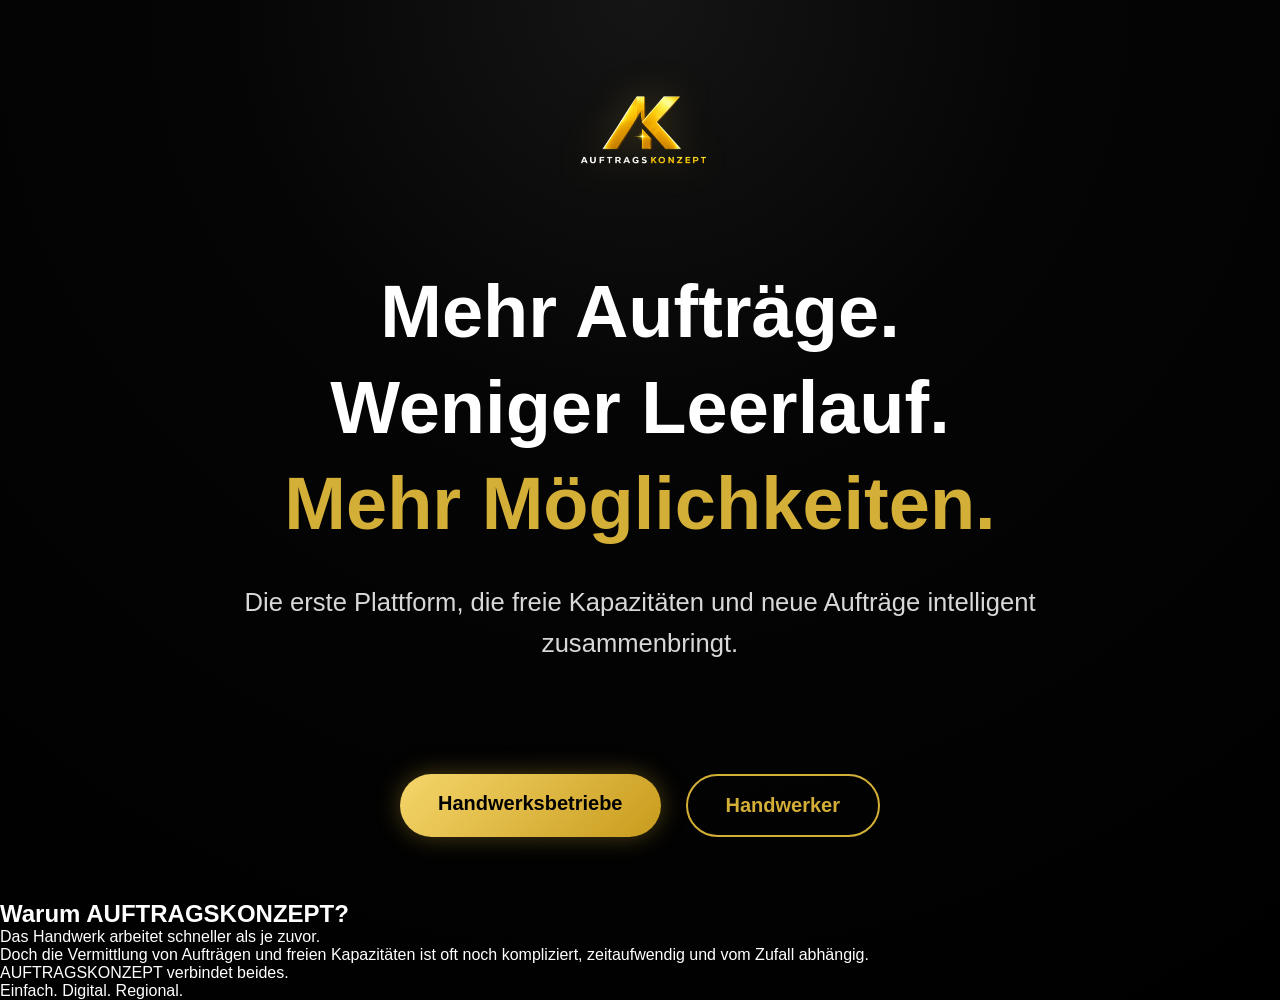
==== index.html @ 6091eb60 "Update index.html" ====
<!DOCTYPE html>
<html lang="de">

<head>
    <meta charset="UTF-8">
    <meta name="viewport" content="width=device-width, initial-scale=1.0">

    <title>AUFTRAGSKONZEPT</title>

    <link rel="stylesheet" href="style.css">
</head>

<body>

<section class="hero">

    <div class="logo-container">
        <img src="logo.png" alt="AUFTRAGSKONZEPT Logo" class="logo">
    </div>

    <h1 class="slogan">
        <span class="s1">Mehr Aufträge.</span>
        <span class="s2">Weniger Leerlauf.</span>
        <span class="s3">Mehr Möglichkeiten.</span>
    </h1>

    <p>
        Die erste Plattform, die freie Kapazitäten und neue Aufträge intelligent zusammenbringt.
    </p>

    <div class="buttons">

        <a href="#" class="gold-button">
    Handwerksbetriebe
</a>

<a href="#" class="black-button">
    Handwerker
</a>

    </div>


</section>
    <section class="why-section">

    <div class="why-intro">

        <h2>Warum AUFTRAGSKONZEPT?</h2>

        <p class="why-line">
            Das Handwerk arbeitet schneller als je zuvor.
        </p>

        <p class="why-line">
            Doch die Vermittlung von Aufträgen und freien Kapazitäten
            ist oft noch kompliziert, zeitaufwendig und vom Zufall abhängig.
        </p>

        <p class="why-highlight">
            AUFTRAGSKONZEPT verbindet beides.<br>
            Einfach. Digital. Regional.
        </p>

    </div>

</section>

<script src="script.js"></script>

</body>
</html>
---- style.css ----
/* =========================
   GRUNDEINSTELLUNGEN
========================= */

*{
    margin:0;
    padding:0;
    box-sizing:border-box;
}

html{
    scroll-behavior:smooth;
}

body{
    font-family:Arial, Helvetica, sans-serif;
    background:radial-gradient(circle at top,#151515 0%,#050505 35%,#000000 100%);
    color:#ffffff;
    overflow-x:hidden;
}

/* =========================
   HERO
========================= */

.hero{
    min-height:100vh;
    display:flex;
    flex-direction:column;
    justify-content:center;
    align-items:center;
    text-align:center;
    padding:20px 25px;
}

/* =========================
   LOGO
========================= */

.logo{
    width:220px;
    max-width:100%;
    margin-bottom:60px;
    filter:drop-shadow(0 0 18px rgba(212,175,55,.25));
}

/* =========================
   ÜBERSCHRIFT
========================= */

.slogan{
    display:flex;
    flex-direction:column;
    gap:18px;
    margin-bottom:40px;
    line-height:1.05;
}

.s1,
.s2,
.s3{
    font-weight:900;
    font-size:clamp(42px,5.8vw,74px);
}

.s1,
.s2{
    color:#ffffff;
}

.s3{
    color:#d4af37;
}

/* =========================
   TEXT
========================= */

.hero p{
    max-width:900px;
    font-size:clamp(22px,2vw,30px);
    line-height:1.6;
    color:#d8d8d8;
    margin-bottom:60px;
}/* BUTTONS */

.buttons{
    display:flex;
    justify-content:center;
    gap:25px;
    flex-wrap:wrap;
    margin-top:50px;
}

.gold-button{
    display:inline-block;
    background:linear-gradient(135deg,#f5d66b,#c89b1c);
    color:#000;
    padding:18px 38px;
    border-radius:60px;
    text-decoration:none;
    font-size:20px;
    font-weight:bold;
    transition:.35s;
    box-shadow:0 0 25px rgba(212,175,55,.35);
}

.gold-button:hover{
    transform:translateY(-4px);
    box-shadow:0 0 40px rgba(212,175,55,.65);
}

.black-button{
    display:inline-block;
    border:2px solid #d4af37;
    color:#d4af37;
    padding:18px 38px;
    border-radius:60px;
    text-decoration:none;
    font-size:20px;
    font-weight:bold;
    transition:.35s;
}
/* ==========================
   SANFTE EINBLENDUNGEN
========================== */

.logo,
.slogan,
.hero p,
.buttons{
    opacity:0;
    transform:translateY(30px);
    animation:fadeUp 1.2s ease forwards;
}

.logo{
    animation-delay:.2s;
}

.slogan{
    animation-delay:.7s;
}

.hero p{
    animation-delay:1.2s;
}

.buttons{
    animation-delay:1.7s;
}

@keyframes fadeUp{

    from{
        opacity:0;
        transform:translateY(30px);
    }

    to{
        opacity:1;
        transform:translateY(0);
    }

}
.black-button:hover{
    background:#d4af37;
    color:#000;
}
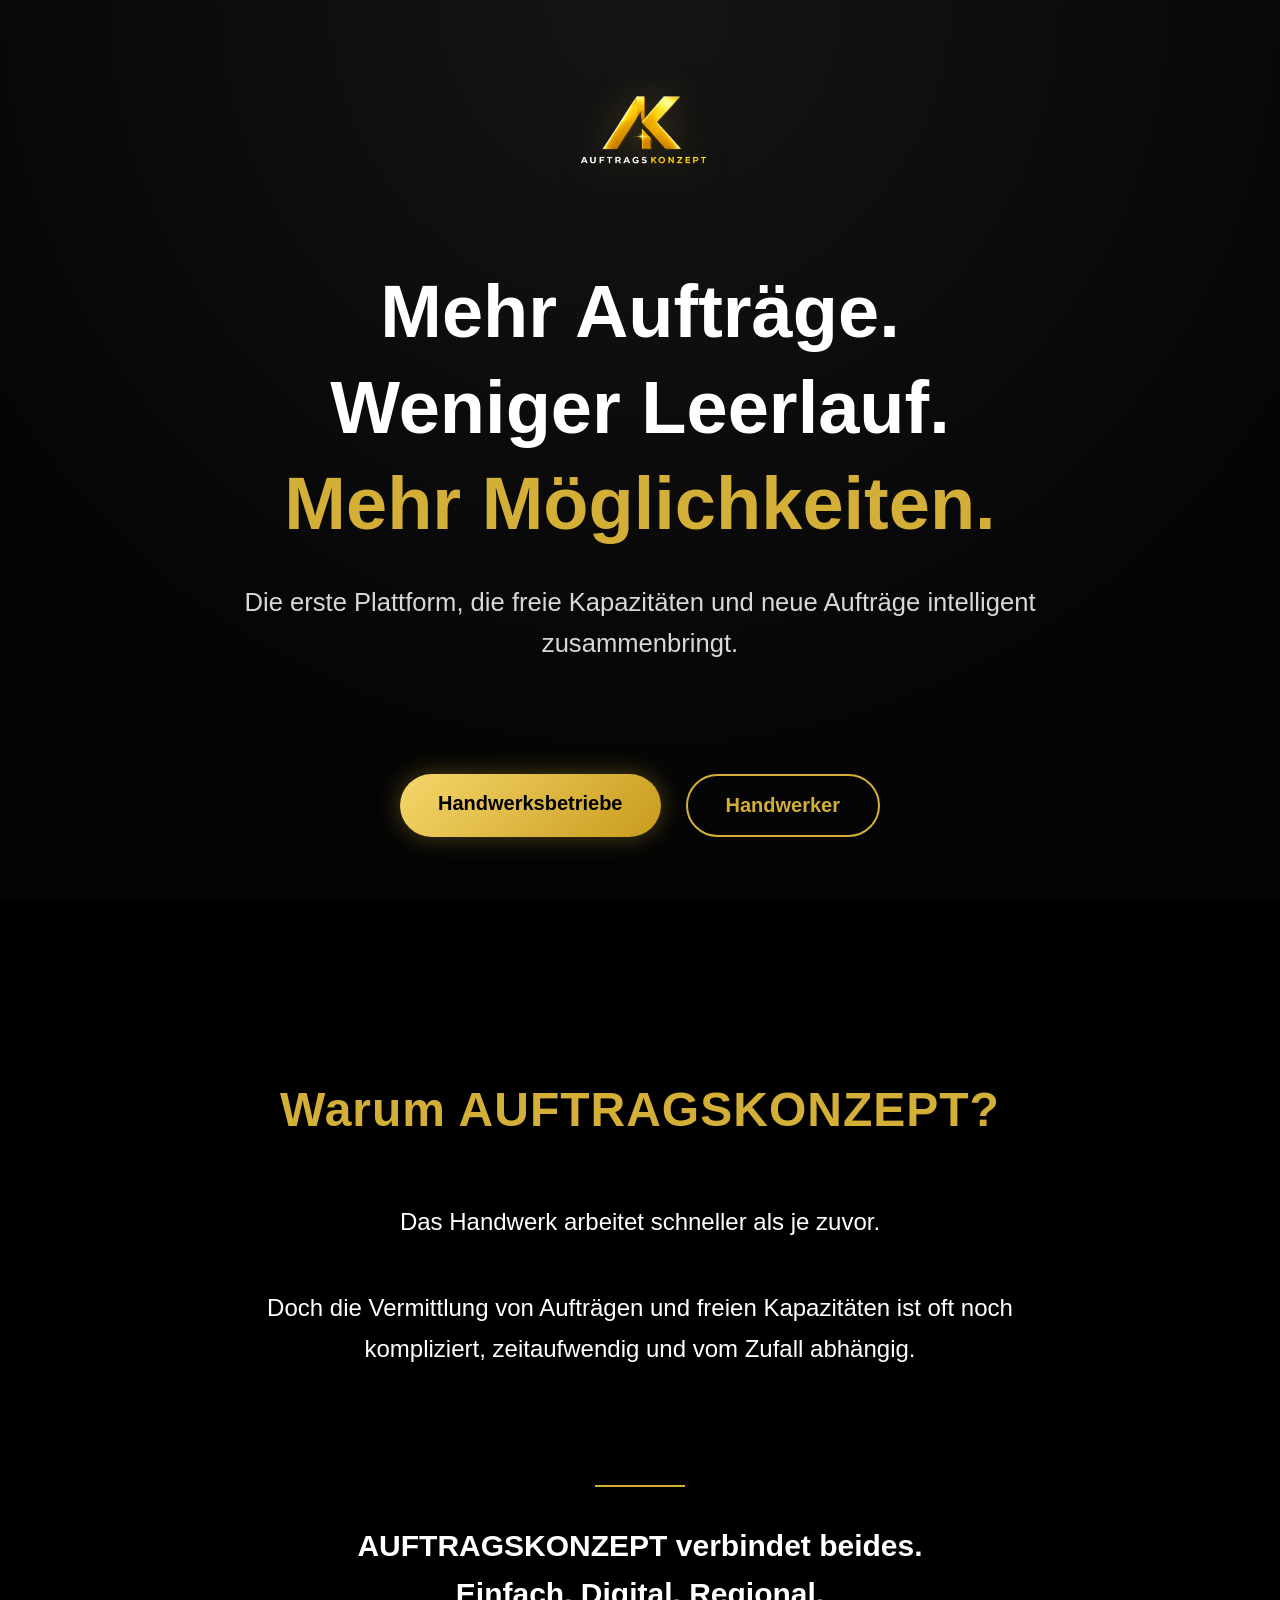
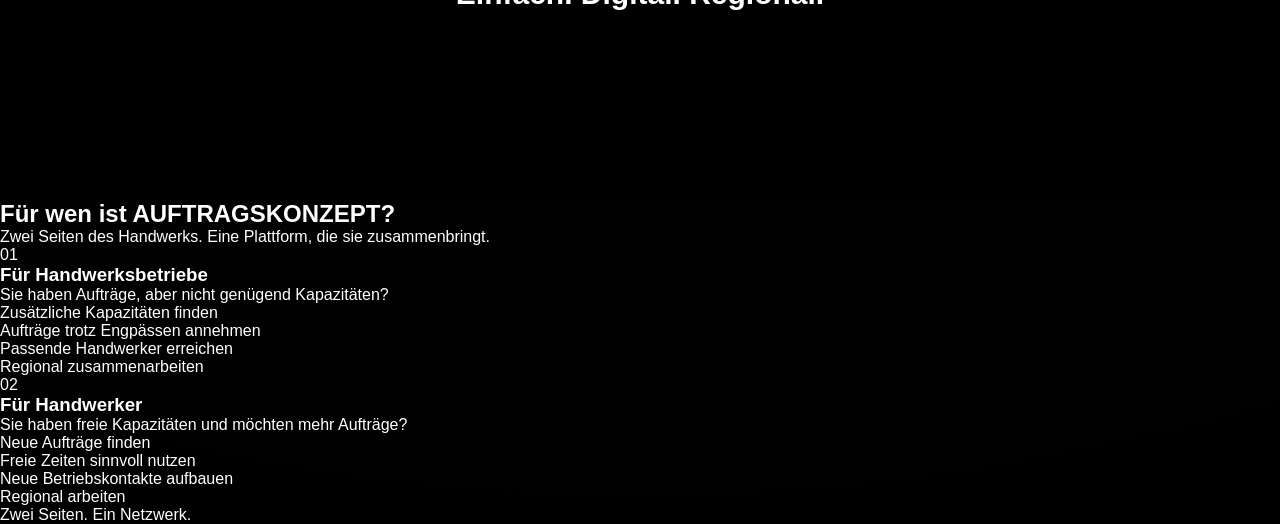
==== commit 22fa16a4: "Update index.html" ====
--- a/index.html
+++ b/index.html
@@ -65,7 +65,52 @@
     </div>
 
 </section>
+<section class="audience-section">
 
+    <div class="audience-intro">
+        <h2>Für wen ist AUFTRAGSKONZEPT?</h2>
+        <p>
+            Zwei Seiten des Handwerks. Eine Plattform, die sie zusammenbringt.
+        </p>
+    </div>
+
+    <div class="audience-cards">
+
+        <div class="audience-card">
+            <span class="audience-number">01</span>
+            <h3>Für Handwerksbetriebe</h3>
+            <p>
+                Sie haben Aufträge, aber nicht genügend Kapazitäten?
+            </p>
+            <ul>
+                <li>Zusätzliche Kapazitäten finden</li>
+                <li>Aufträge trotz Engpässen annehmen</li>
+                <li>Passende Handwerker erreichen</li>
+                <li>Regional zusammenarbeiten</li>
+            </ul>
+        </div>
+
+        <div class="audience-card">
+            <span class="audience-number">02</span>
+            <h3>Für Handwerker</h3>
+            <p>
+                Sie haben freie Kapazitäten und möchten mehr Aufträge?
+            </p>
+            <ul>
+                <li>Neue Aufträge finden</li>
+                <li>Freie Zeiten sinnvoll nutzen</li>
+                <li>Neue Betriebskontakte aufbauen</li>
+                <li>Regional arbeiten</li>
+            </ul>
+        </div>
+
+    </div>
+
+    <div class="audience-bottom">
+        Zwei Seiten. Ein Netzwerk.
+    </div>
+
+</section>
 <script src="script.js"></script>
 
 </body>
--- a/style.css
+++ b/style.css
@@ -167,3 +167,89 @@
     background:#d4af37;
     color:#000;
 }
+/* =========================
+   WARUM AUFTRAGSKONZEPT
+   ========================= */
+
+.why-section {
+    min-height: 100vh;
+    background: #000;
+    display: flex;
+    justify-content: center;
+    align-items: center;
+    padding: 100px 25px;
+    text-align: center;
+}
+
+.why-intro {
+    max-width: 850px;
+    width: 100%;
+    margin: 0 auto;
+}
+
+.why-intro h2 {
+    color: #d4af37;
+    font-size: 48px;
+    margin: 0 0 65px;
+    font-weight: 700;
+    letter-spacing: 1px;
+}
+
+.why-line {
+    color: #fff;
+    font-size: 24px;
+    line-height: 1.7;
+    margin: 0 0 45px;
+}
+
+.why-highlight {
+    position: relative;
+    color: #fff;
+    font-size: 30px;
+    line-height: 1.6;
+    margin: 70px 0 0;
+    padding-top: 45px;
+    font-weight: 600;
+}
+
+.why-highlight::before {
+    content: "";
+    display: block;
+    width: 90px;
+    height: 2px;
+    background: #d4af37;
+    margin: 0 auto 35px;
+}
+
+.why-highlight::first-line {
+    color: #d4af37;
+}
+
+/* MOBILE */
+@media (max-width: 600px) {
+
+    .why-section {
+        padding: 80px 22px;
+    }
+
+    .why-intro h2 {
+        font-size: 34px;
+        margin-bottom: 50px;
+    }
+
+    .why-line {
+        font-size: 19px;
+        line-height: 1.6;
+        margin-bottom: 35px;
+    }
+
+    .why-highlight {
+        font-size: 24px;
+        margin-top: 55px;
+        padding-top: 35px;
+    }
+
+    .why-highlight::before {
+        margin-bottom: 28px;
+    }
+}
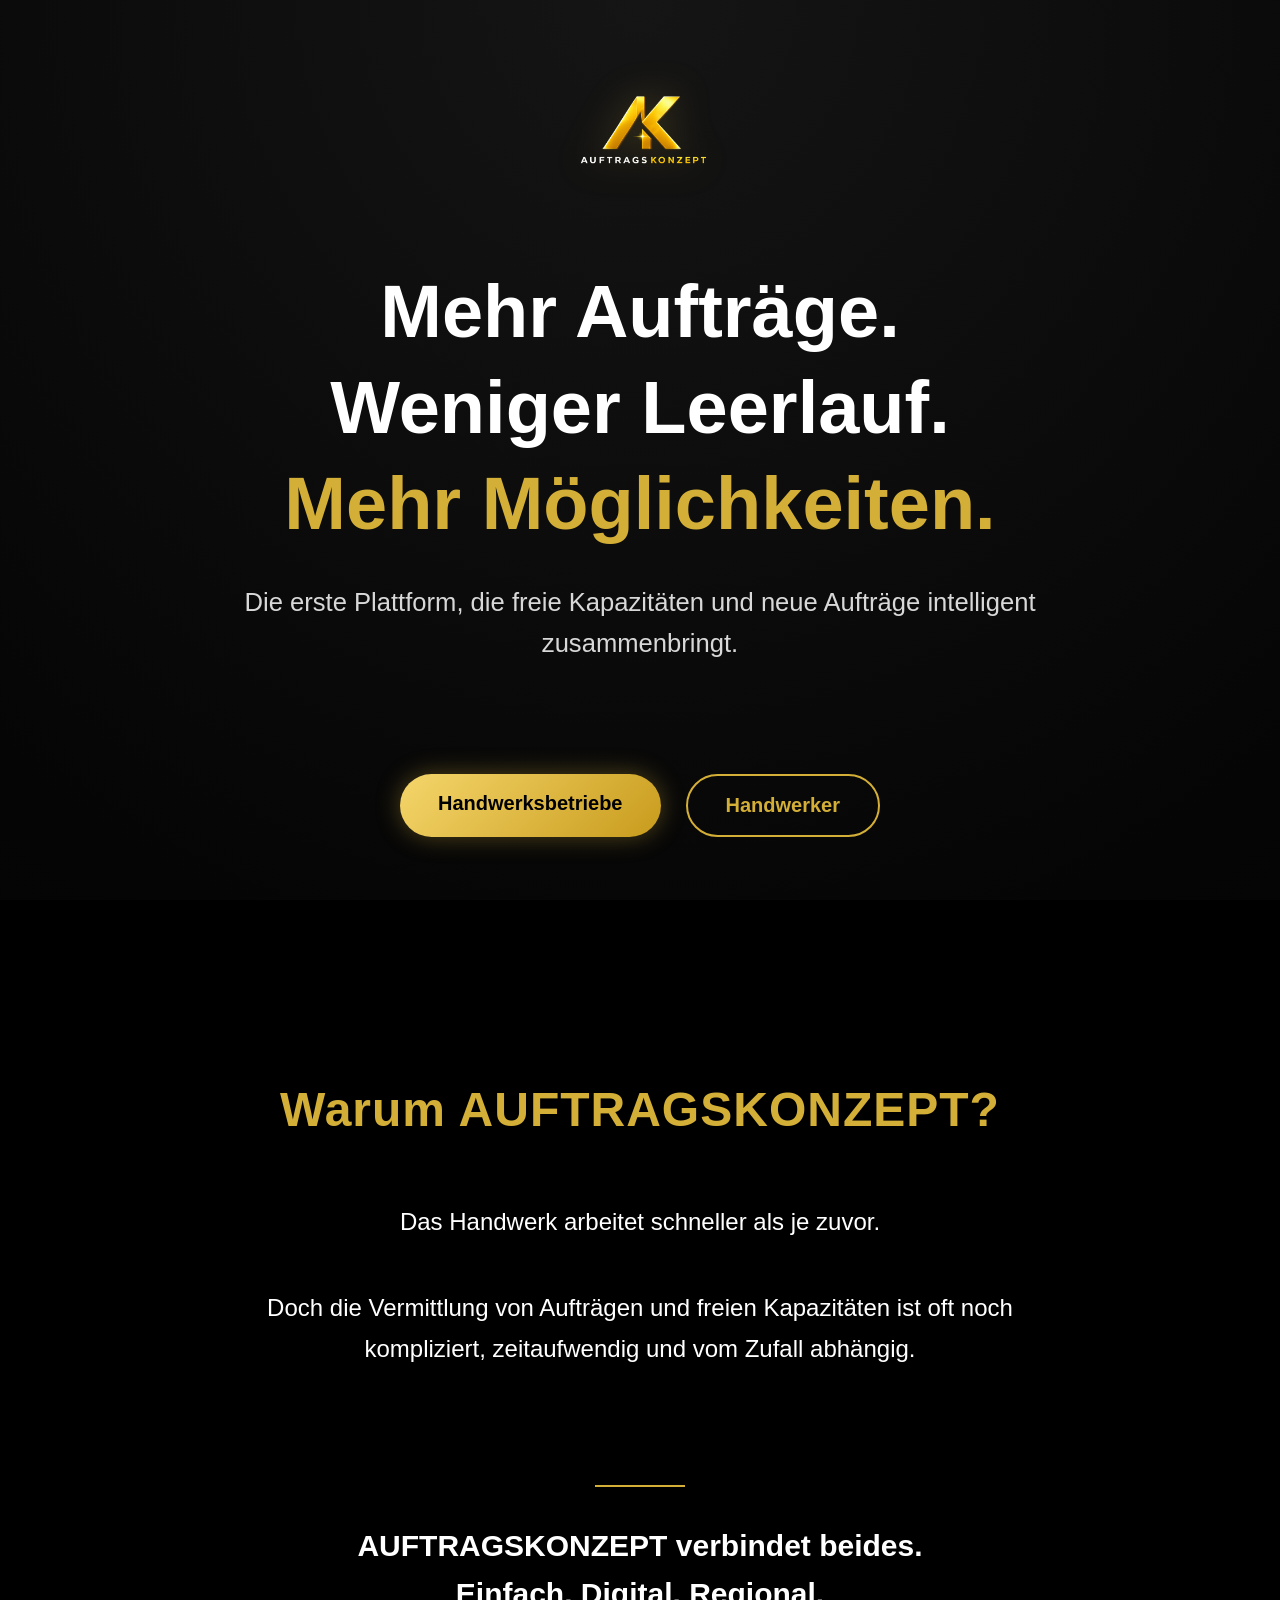
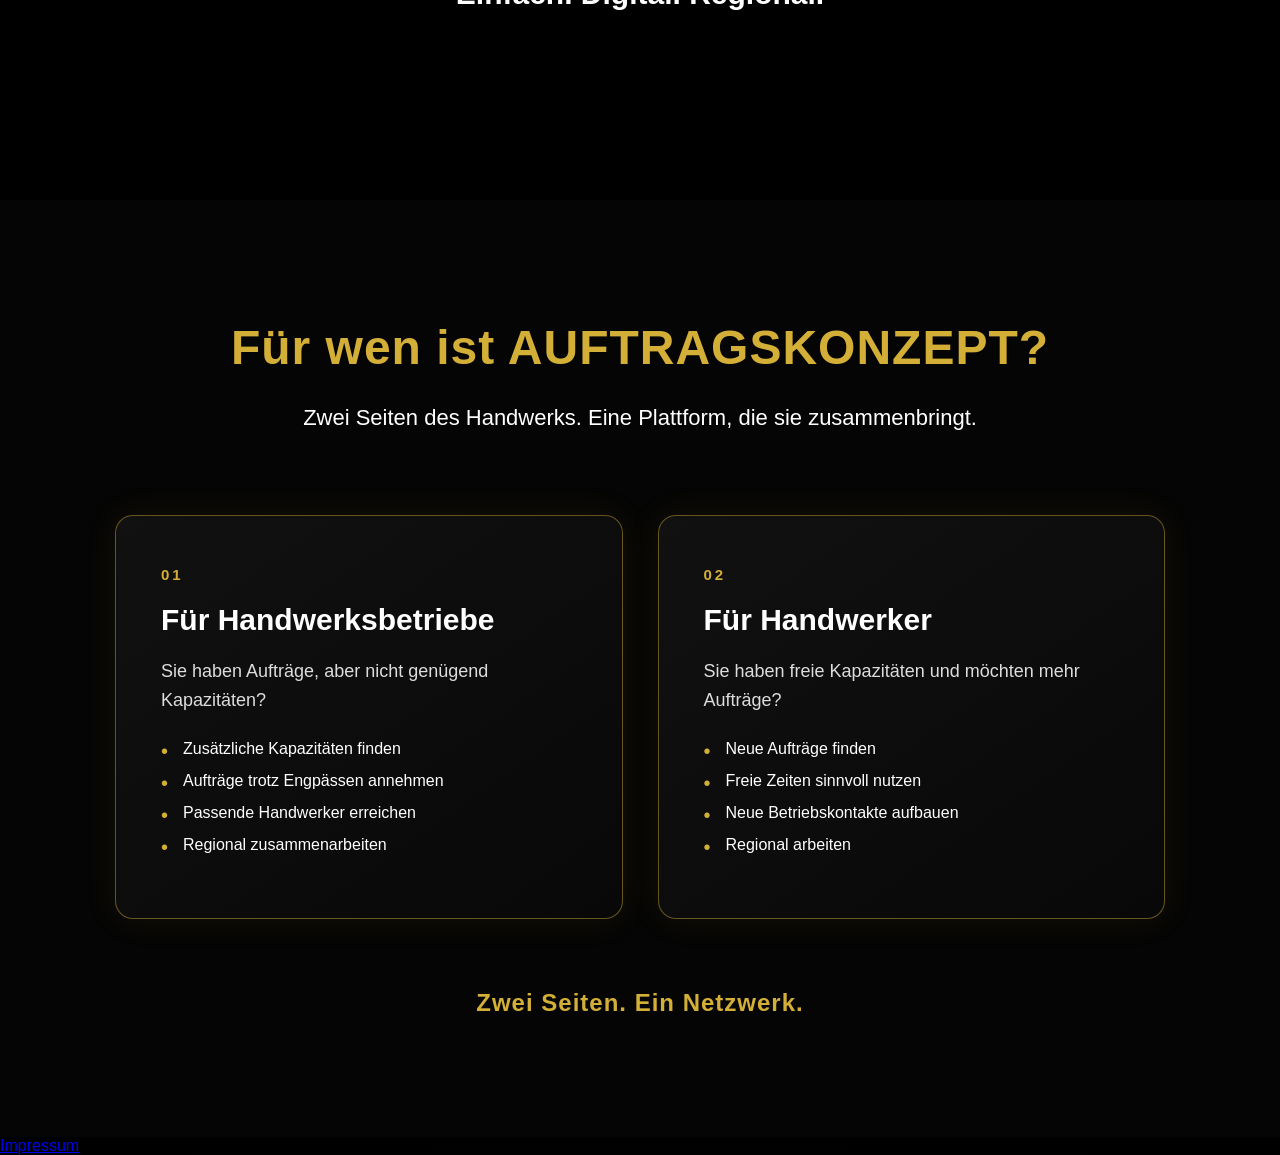
==== commit 79a12c18: "Update index.html" ====
--- a/index.html
+++ b/index.html
@@ -111,6 +111,9 @@
     </div>
 
 </section>
+    <footer class="site-footer">
+    <a href="impressum.html">Impressum</a>
+</footer>
 <script src="script.js"></script>
 
 </body>
--- a/style.css
+++ b/style.css
@@ -253,3 +253,138 @@
         margin-bottom: 28px;
     }
 }
+/* =========================
+   FÜR WEN IST AUFTRAGSKONZEPT
+   ========================= */
+
+.audience-section {
+    min-height: 100vh;
+    background: #050505;
+    padding: 120px 25px;
+    display: flex;
+    flex-direction: column;
+    justify-content: center;
+    align-items: center;
+    text-align: center;
+}
+
+.audience-intro {
+    max-width: 850px;
+    margin-bottom: 80px;
+}
+
+.audience-intro h2 {
+    color: #d4af37;
+    font-size: 48px;
+    font-weight: 700;
+    margin: 0 0 25px;
+    letter-spacing: 1px;
+}
+
+.audience-intro p {
+    color: #ffffff;
+    font-size: 22px;
+    line-height: 1.6;
+    margin: 0;
+}
+
+.audience-cards {
+    width: 100%;
+    max-width: 1050px;
+    display: grid;
+    grid-template-columns: repeat(2, 1fr);
+    gap: 35px;
+}
+
+.audience-card {
+    position: relative;
+    background: linear-gradient(145deg, #111111, #080808);
+    border: 1px solid rgba(212, 175, 55, 0.45);
+    border-radius: 18px;
+    padding: 50px 45px;
+    text-align: left;
+    box-shadow: 0 0 35px rgba(212, 175, 55, 0.08);
+}
+
+.audience-number {
+    display: block;
+    color: #d4af37;
+    font-size: 15px;
+    font-weight: 700;
+    letter-spacing: 3px;
+    margin-bottom: 20px;
+}
+
+.audience-card h3 {
+    color: #ffffff;
+    font-size: 30px;
+    margin: 0 0 20px;
+}
+
+.audience-card p {
+    color: #dddddd;
+    font-size: 18px;
+    line-height: 1.6;
+    margin-bottom: 25px;
+}
+
+.audience-card ul {
+    list-style: none;
+    padding: 0;
+    margin: 0;
+}
+
+.audience-card li {
+    color: #ffffff;
+    font-size: 16px;
+    margin-bottom: 14px;
+    padding-left: 22px;
+    position: relative;
+}
+
+.audience-card li::before {
+    content: "•";
+    color: #d4af37;
+    position: absolute;
+    left: 0;
+    font-size: 20px;
+}
+
+.audience-bottom {
+    margin-top: 70px;
+    color: #d4af37;
+    font-size: 24px;
+    font-weight: 600;
+    letter-spacing: 1px;
+}
+
+@media (max-width: 700px) {
+
+    .audience-section {
+        padding: 80px 20px;
+    }
+
+    .audience-intro h2 {
+        font-size: 34px;
+    }
+
+    .audience-intro p {
+        font-size: 18px;
+    }
+
+    .audience-cards {
+        grid-template-columns: 1fr;
+    }
+
+    .audience-card {
+        padding: 35px 28px;
+    }
+
+    .audience-card h3 {
+        font-size: 26px;
+    }
+
+    .audience-bottom {
+        font-size: 20px;
+    }
+}
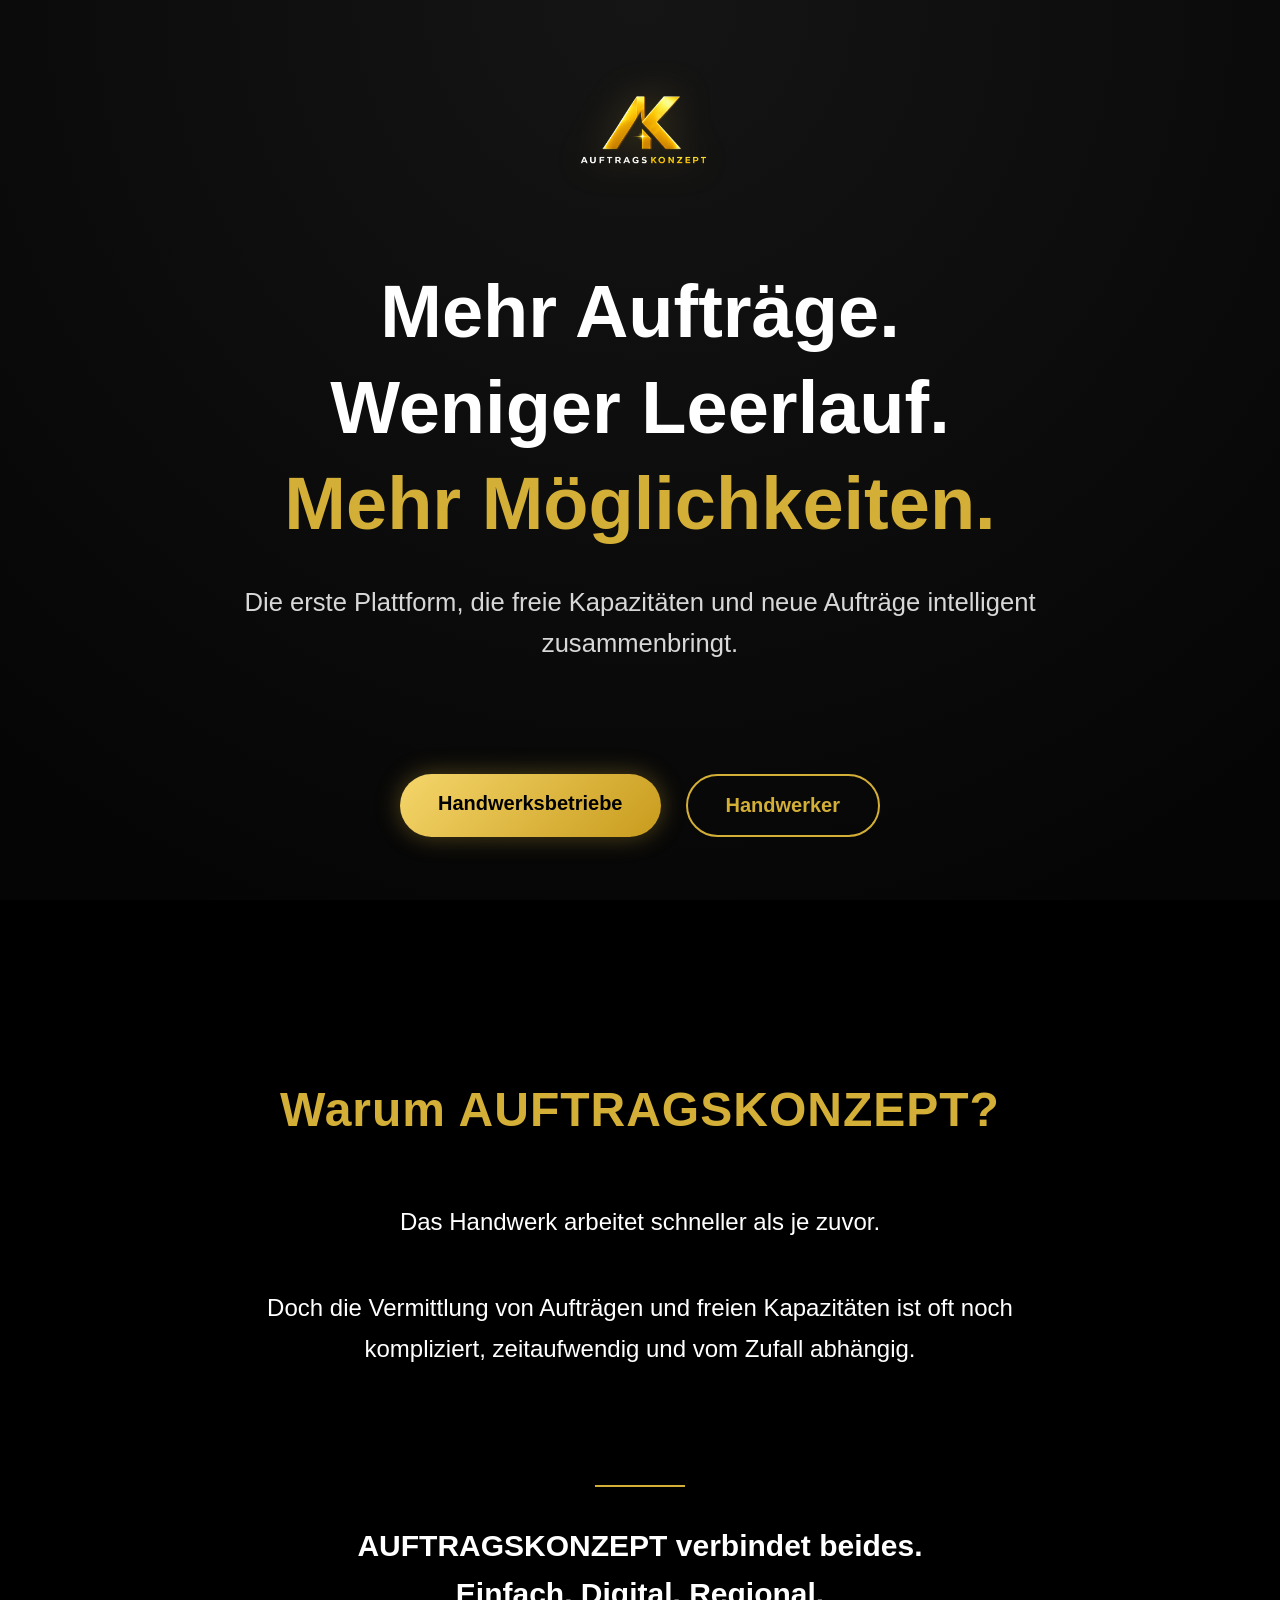
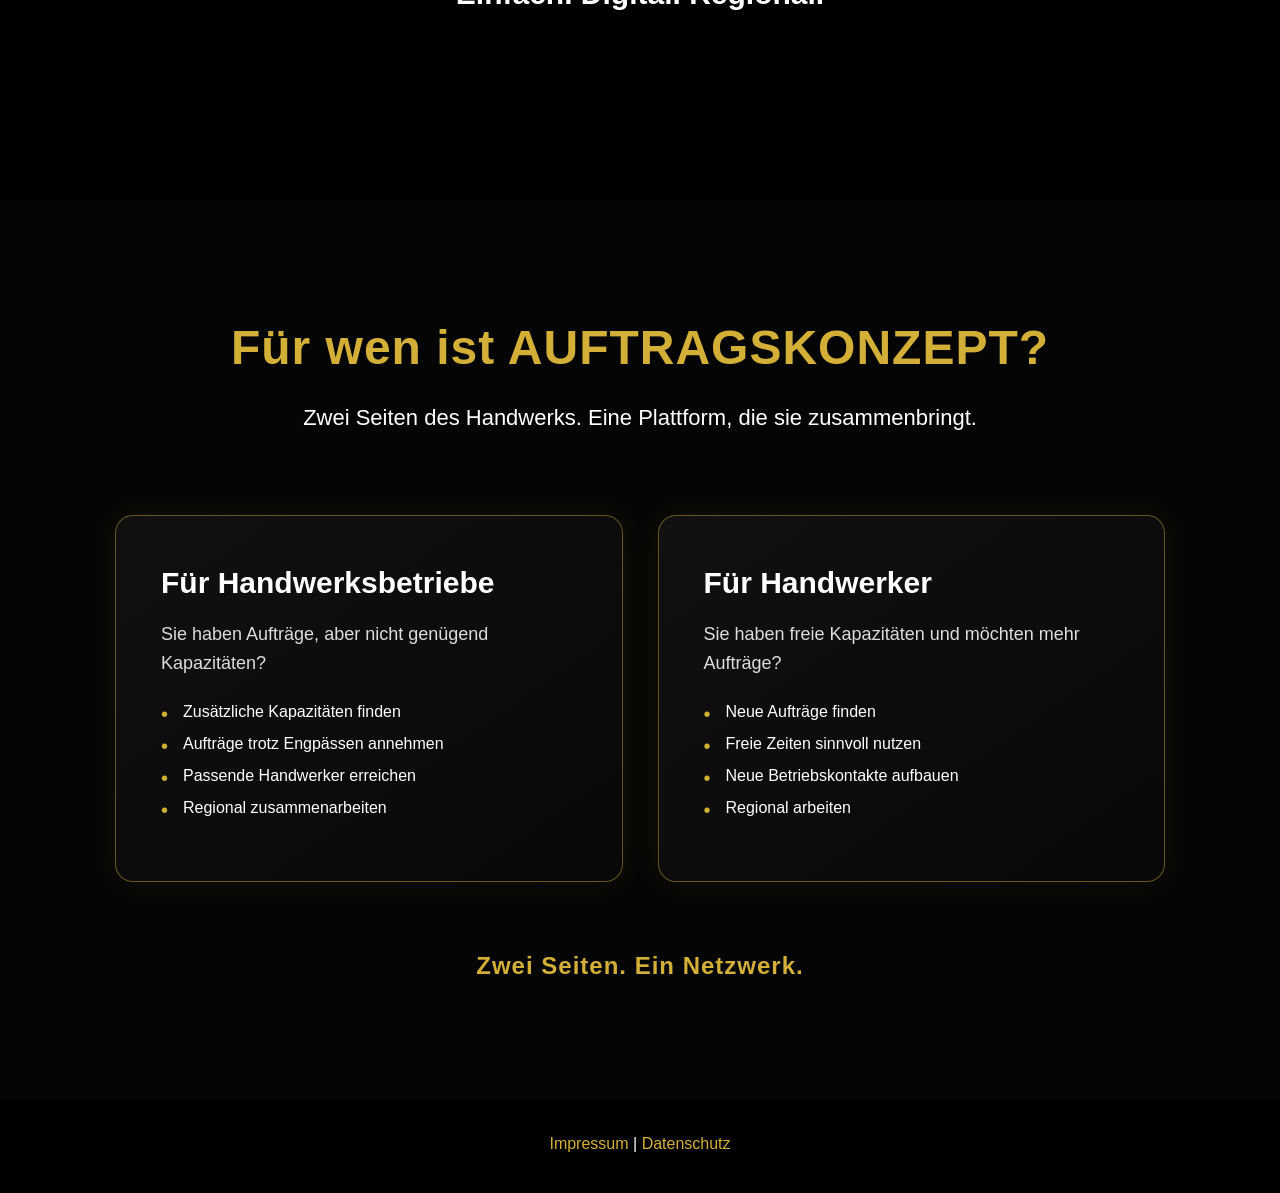
==== commit a87dc236: "Update index.html" ====
--- a/index.html
+++ b/index.html
@@ -113,6 +113,8 @@
 </section>
     <footer class="site-footer">
     <a href="impressum.html">Impressum</a>
+    <span> | </span>
+    <a href="datenschutz.html">Datenschutz</a>
 </footer>
 <script src="script.js"></script>
 
--- a/style.css
+++ b/style.css
@@ -388,3 +388,29 @@
         font-size: 20px;
     }
 }
+
+/* =========================
+   FOOTER
+   ========================= */
+
+.site-footer {
+    text-align: center;
+    padding: 35px 20px 40px;
+    background: #000;
+}
+
+.site-footer a {
+    color: #d4af37;
+    text-decoration: none;
+    font-size: 16px;
+    font-weight: 500;
+    transition: color 0.3s ease;
+}
+
+.site-footer a:hover {
+    color: #fff;
+}
+/* Nummern in den Zielgruppen-Karten ausblenden */
+.audience-number {
+    display: none;
+}
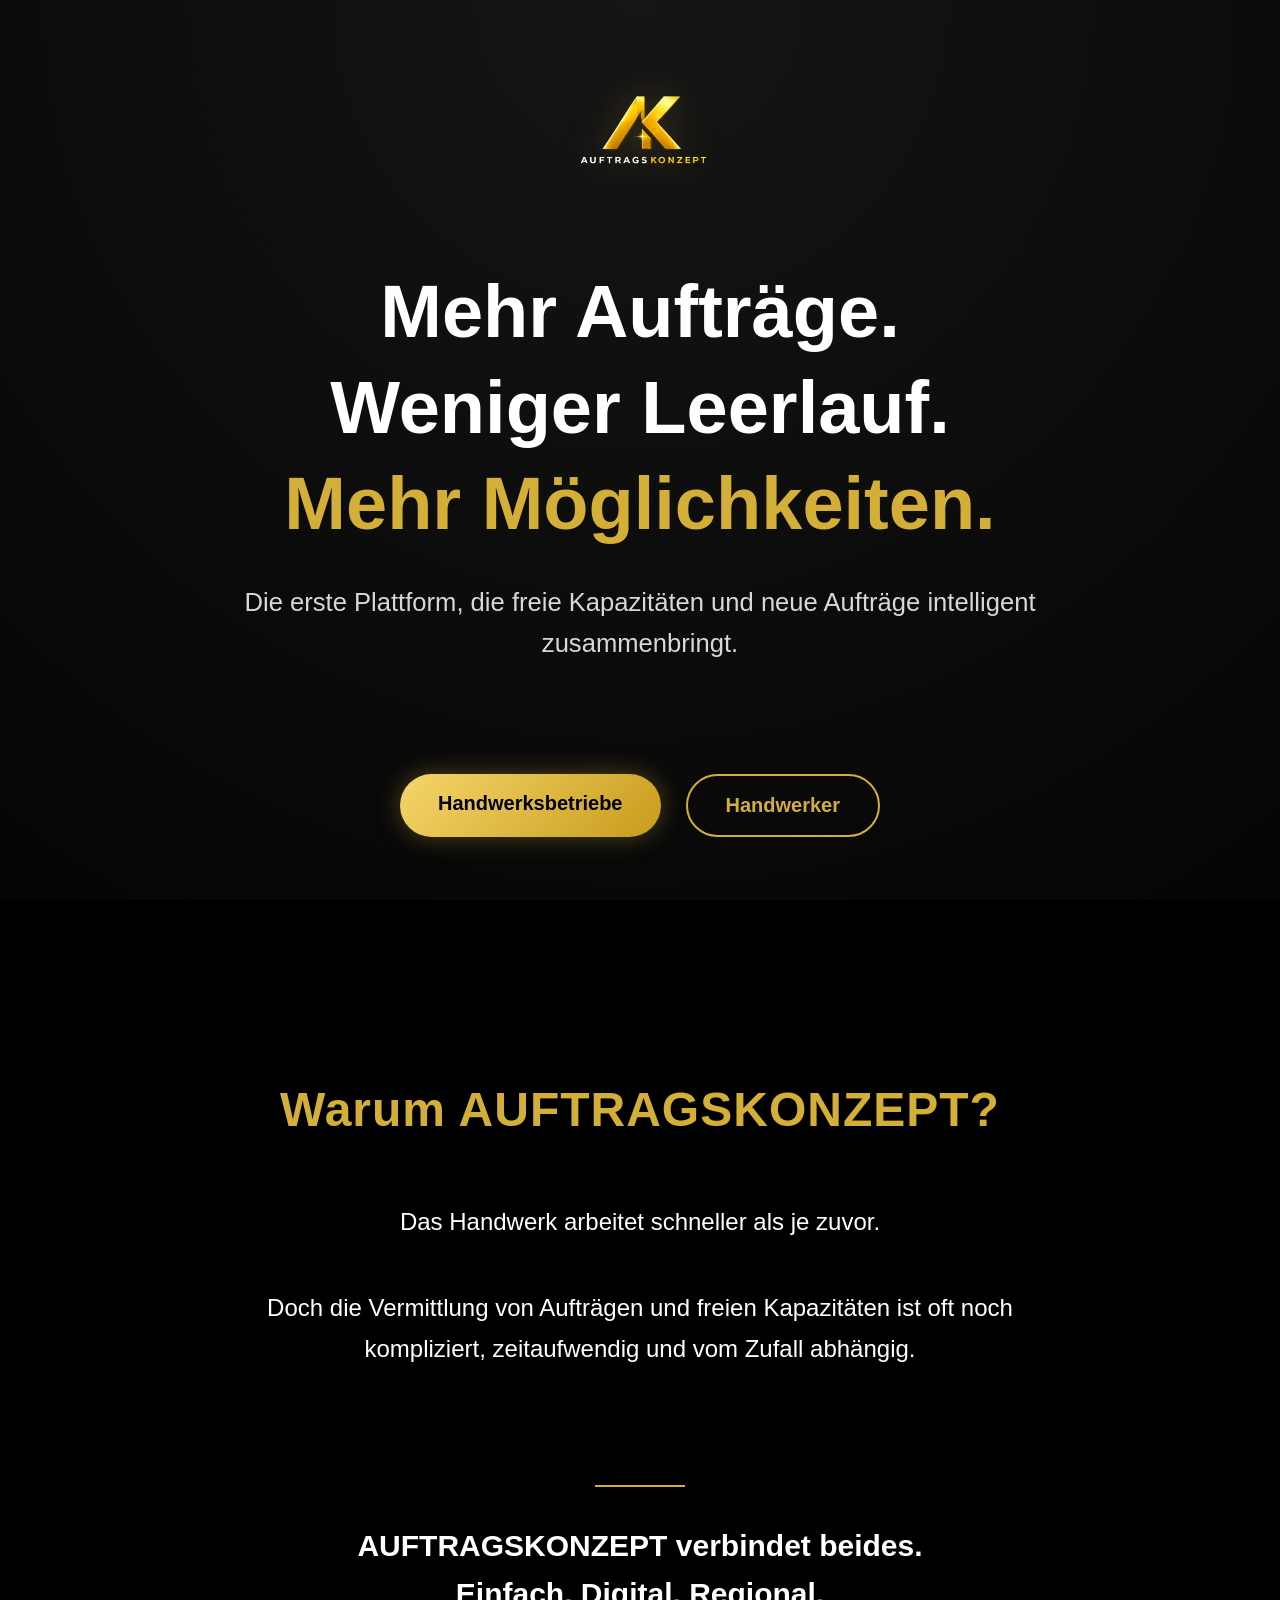
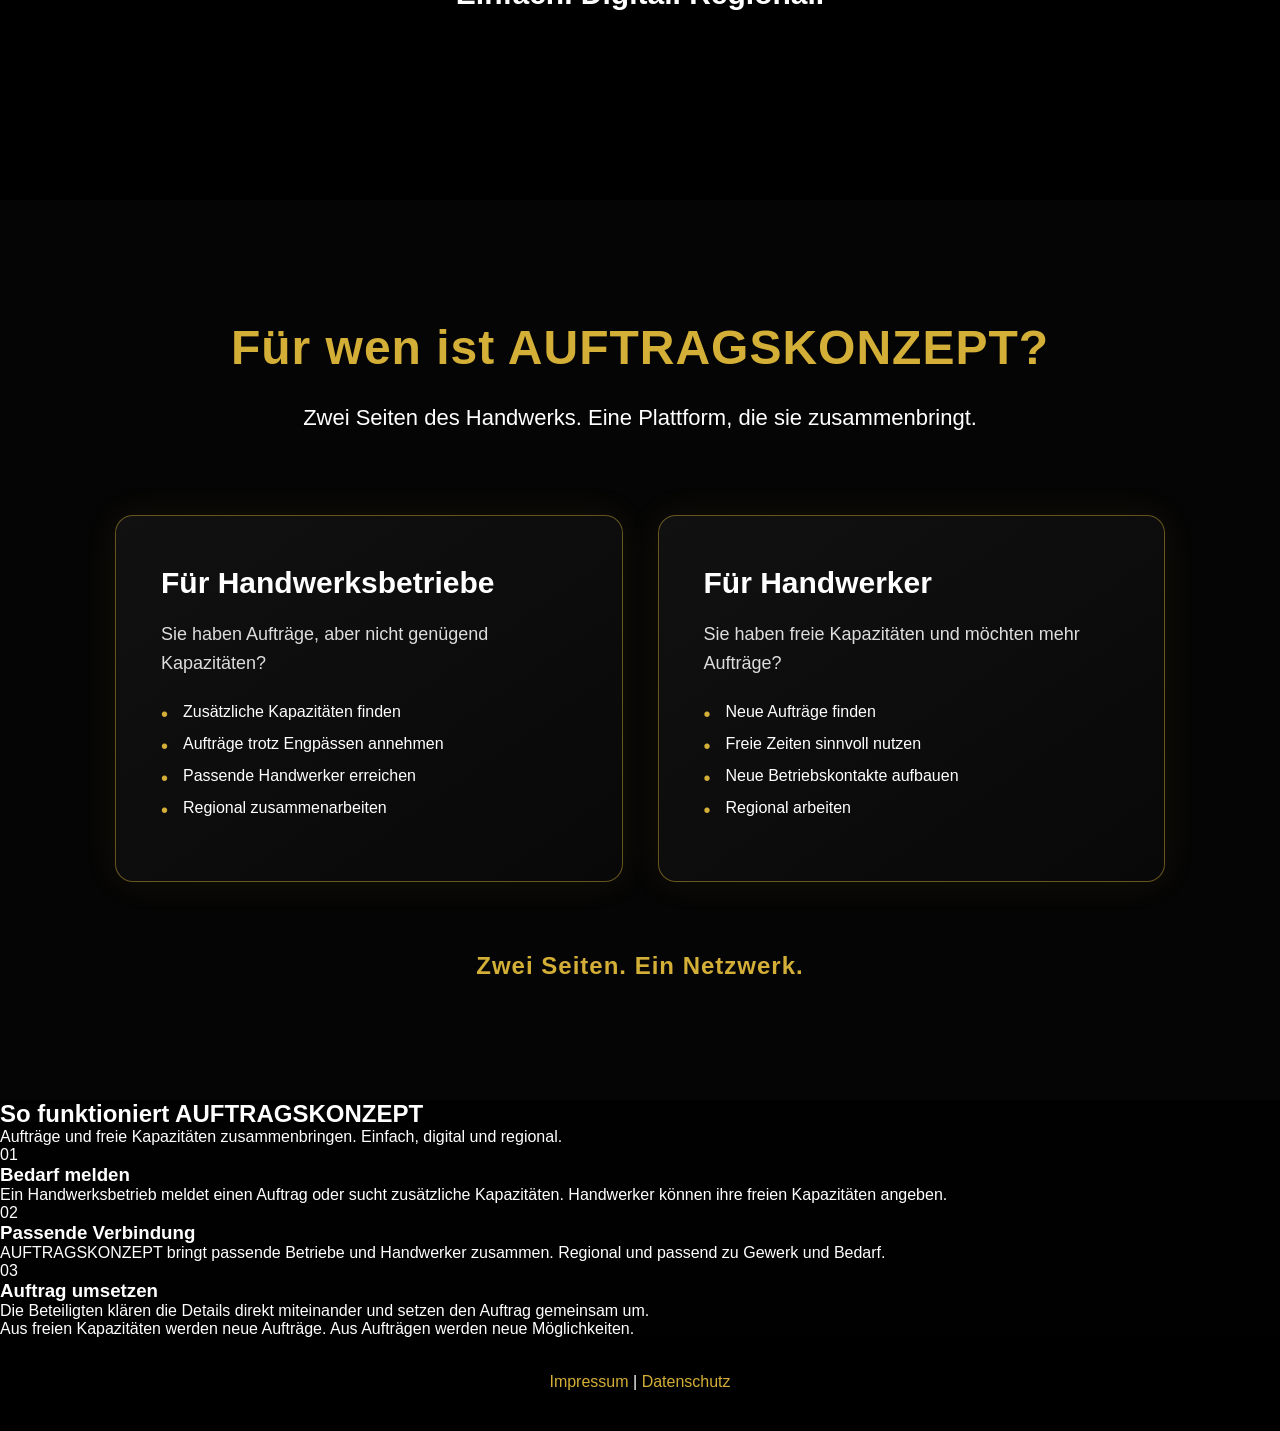
==== commit a2d75c8d: "Update index.html" ====
--- a/index.html
+++ b/index.html
@@ -111,7 +111,57 @@
     </div>
 
 </section>
-    <footer class="site-footer">
+
+<section class="how-it-works">
+
+    <h2>So funktioniert AUFTRAGSKONZEPT</h2>
+
+    <p class="how-intro">
+        Aufträge und freie Kapazitäten zusammenbringen.
+        Einfach, digital und regional.
+    </p>
+
+    <div class="steps">
+
+        <div class="step-card">
+            <span class="step-number">01</span>
+            <h3>Bedarf melden</h3>
+            <p>
+                Ein Handwerksbetrieb meldet einen Auftrag oder
+                sucht zusätzliche Kapazitäten. Handwerker können
+                ihre freien Kapazitäten angeben.
+            </p>
+        </div>
+
+        <div class="step-card">
+            <span class="step-number">02</span>
+            <h3>Passende Verbindung</h3>
+            <p>
+                AUFTRAGSKONZEPT bringt passende Betriebe und
+                Handwerker zusammen. Regional und passend zu
+                Gewerk und Bedarf.
+            </p>
+        </div>
+
+        <div class="step-card">
+            <span class="step-number">03</span>
+            <h3>Auftrag umsetzen</h3>
+            <p>
+                Die Beteiligten klären die Details direkt
+                miteinander und setzen den Auftrag gemeinsam um.
+            </p>
+        </div>
+
+    </div>
+
+    <div class="how-bottom">
+        Aus freien Kapazitäten werden neue Aufträge.
+        Aus Aufträgen werden neue Möglichkeiten.
+    </div>
+
+</section>
+
+<footer class="site-footer">
     <a href="impressum.html">Impressum</a>
     <span> | </span>
     <a href="datenschutz.html">Datenschutz</a>
--- a/style.css
+++ b/style.css
@@ -414,3 +414,139 @@
 .audience-number {
     display: none;
 }
+
+
+/* =========================
+   RECHTLICHE SEITEN
+   ========================= */
+
+.legal-logo {
+    text-align: center;
+    margin: 20px auto 35px;
+}
+
+.legal-logo img {
+    width: 180px;
+    max-width: 60%;
+    height: auto;
+}
+/* =========================
+   TEXT DER RECHTLICHEN SEITEN
+   ========================= */
+
+.legal-page {
+    max-width: 900px;
+    margin: 0 auto;
+    padding: 60px 30px;
+    line-height: 1.6;
+}
+
+.legal-page h1 {
+    color: #d4af37;
+    font-size: 42px;
+    text-align: center;
+    margin-bottom: 45px;
+}
+
+.legal-page h2 {
+    color: #d4af37;
+    font-size: 24px;
+    margin-top: 35px;
+    margin-bottom: 12px;
+}
+
+.legal-page p {
+    color: #ffffff;
+    font-size: 16px;
+    margin-bottom: 18px;
+}
+
+.legal-page a {
+    color: #d4af37;
+}
+
+.legal-back {
+    text-align: center;
+    margin-top: 45px;
+}
+/* =========================
+   DATENSCHUTZ OPTIMIERUNG
+   ========================= */
+
+.legal-page {
+    max-width: 900px;
+    margin: 0 auto;
+    padding: 60px 30px 80px;
+}
+
+.legal-page h1 {
+    color: #d4af37;
+    font-size: 42px;
+    text-align: center;
+    margin-bottom: 50px;
+}
+
+.legal-page h2 {
+    color: #d4af37;
+    font-size: 24px;
+    line-height: 1.3;
+    margin-top: 40px;
+    margin-bottom: 14px;
+}
+
+.legal-page p {
+    color: #ffffff;
+    font-size: 16px;
+    line-height: 1.7;
+    margin-bottom: 20px;
+}
+
+.legal-page a {
+    color: #d4af37;
+    text-decoration: none;
+}
+
+.legal-page a:hover {
+    color: #ffffff;
+}
+
+.legal-back {
+    text-align: center;
+    margin-top: 55px;
+}
+
+.legal-back a {
+    display: inline-block;
+    padding: 12px 24px;
+    border: 1px solid #d4af37;
+    border-radius: 30px;
+    color: #d4af37;
+    text-decoration: none;
+}
+
+.legal-back a:hover {
+    background: #d4af37;
+    color: #000000;
+}
+
+/* Mobile */
+@media (max-width: 700px) {
+    .legal-page {
+        padding: 40px 20px 60px;
+    }
+
+    .legal-page h1 {
+        font-size: 32px;
+        margin-bottom: 35px;
+    }
+
+    .legal-page h2 {
+        font-size: 21px;
+        margin-top: 32px;
+    }
+
+    .legal-page p {
+        font-size: 16px;
+        line-height: 1.65;
+    }
+}
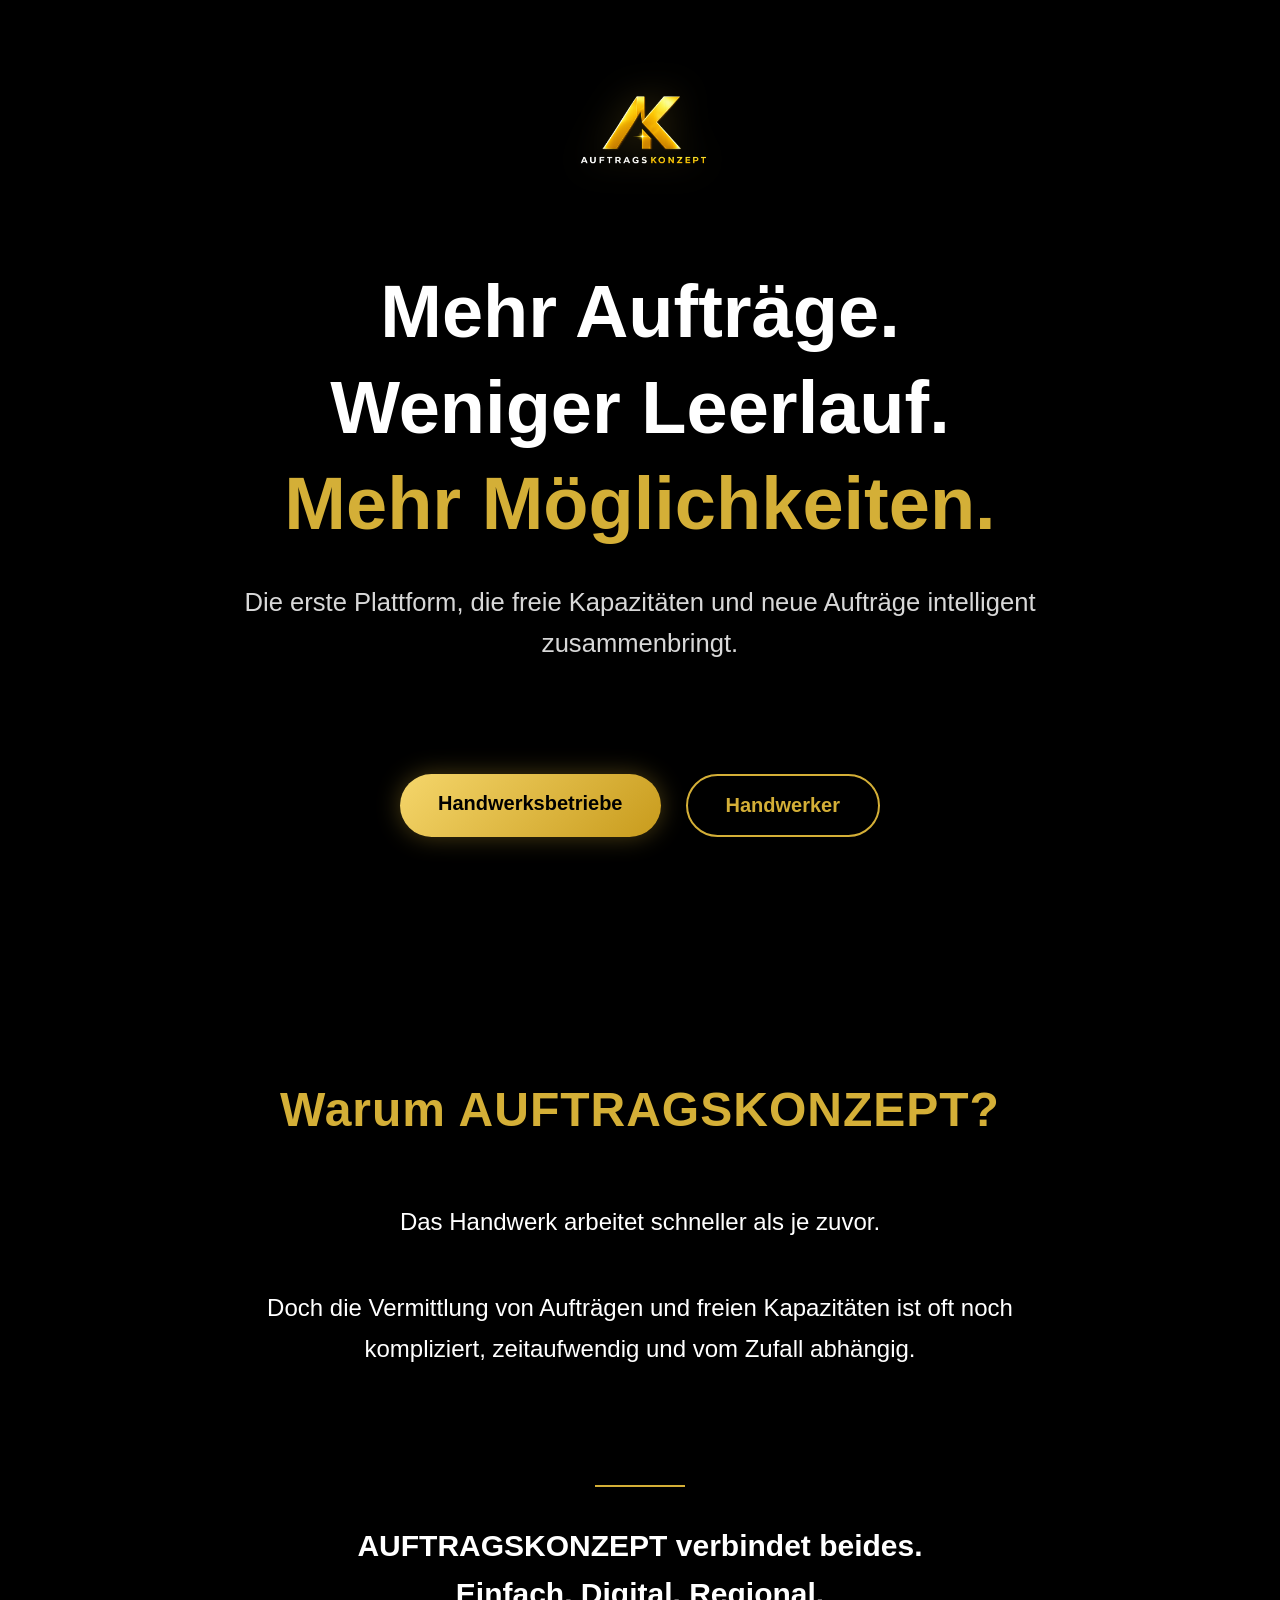
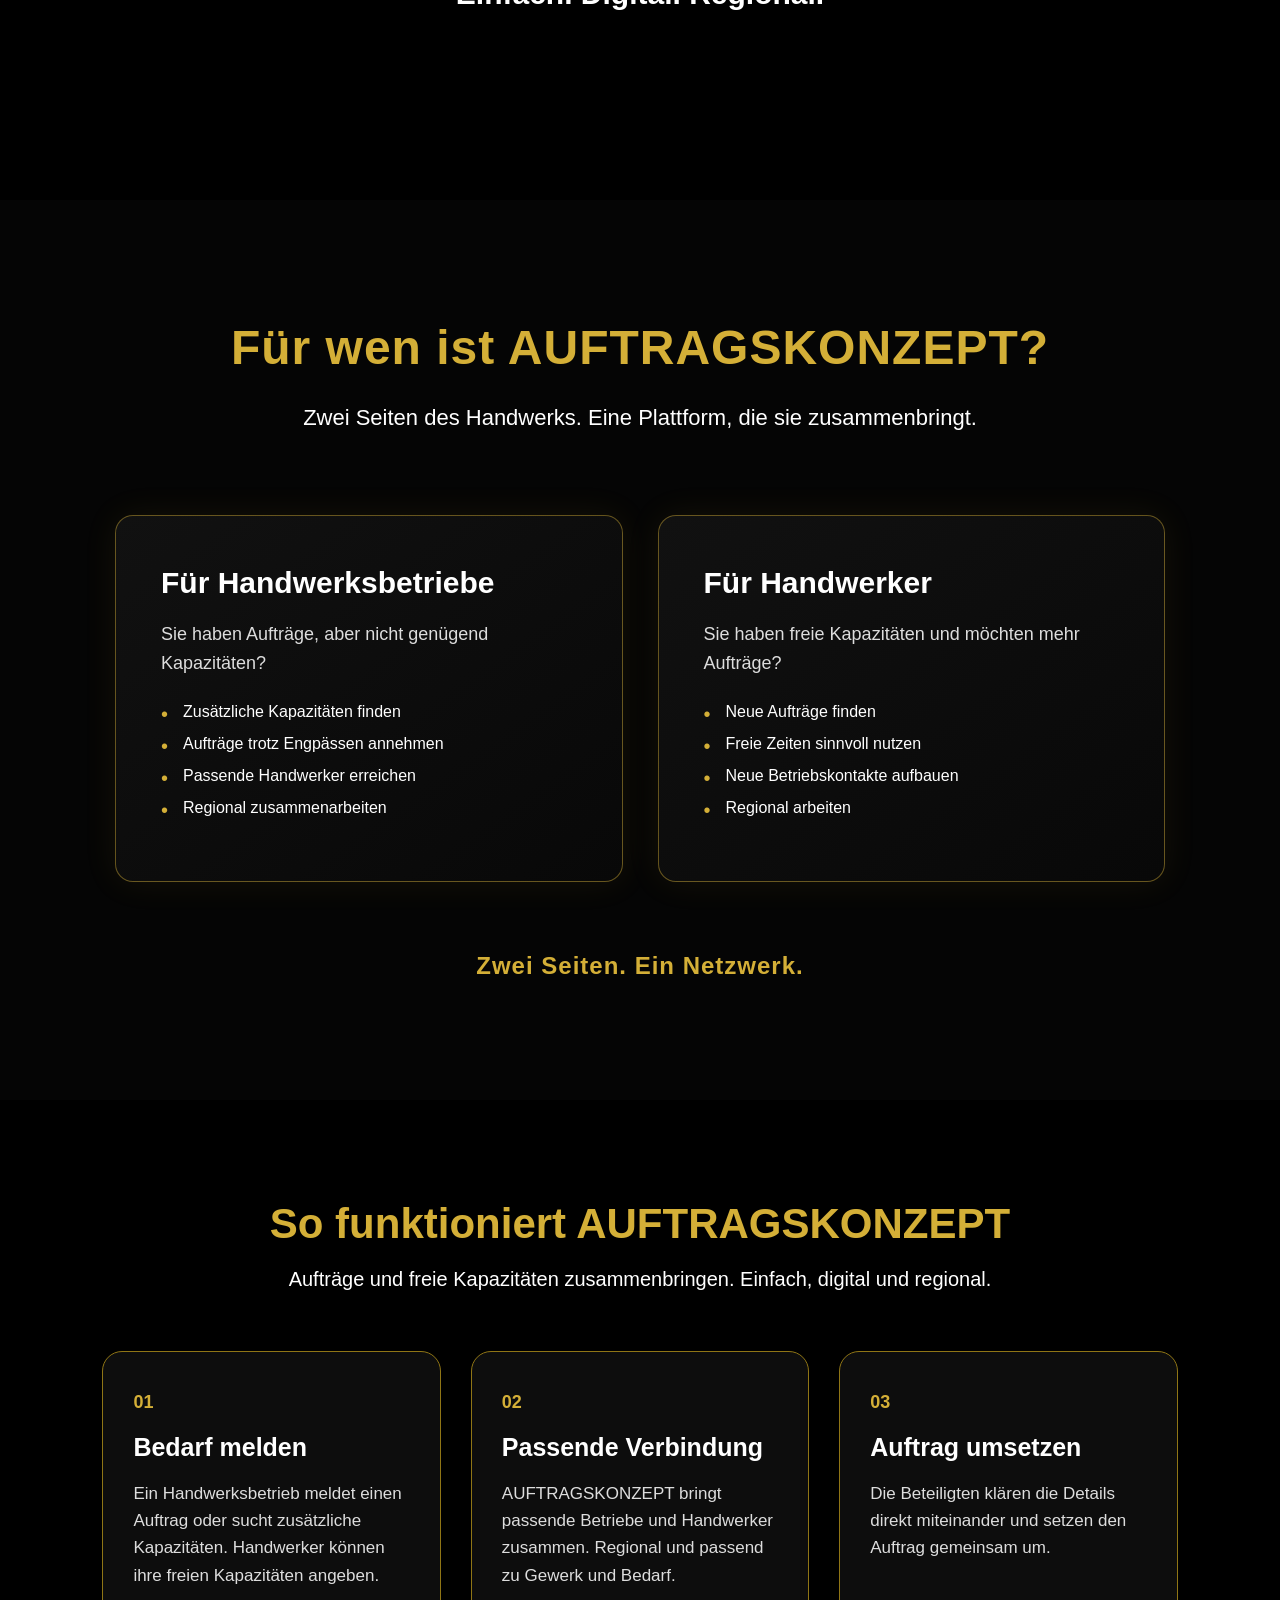
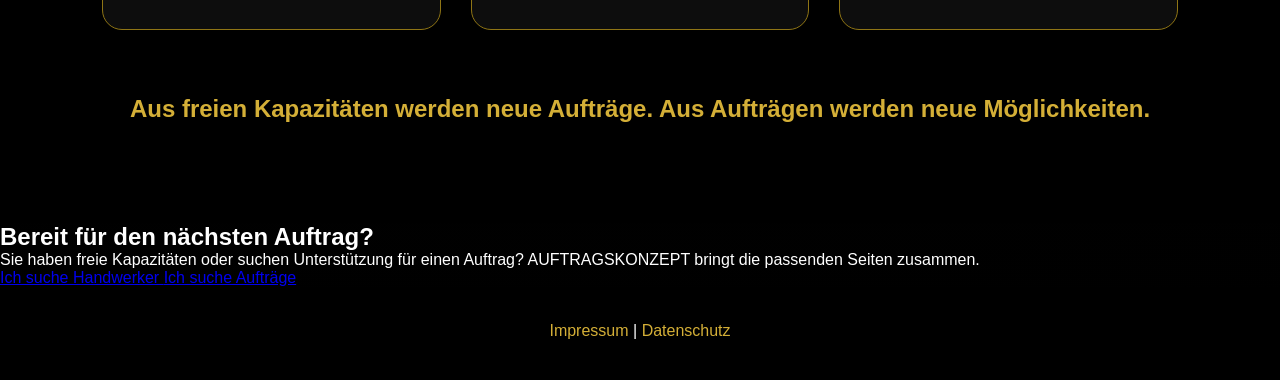
==== commit d229c5ab: "Update index.html" ====
--- a/index.html
+++ b/index.html
@@ -160,7 +160,28 @@
     </div>
 
 </section>
+<section class="final-cta">
 
+    <h2>Bereit für den nächsten Auftrag?</h2>
+
+    <p>
+        Sie haben freie Kapazitäten oder suchen Unterstützung für einen Auftrag?
+        AUFTRAGSKONZEPT bringt die passenden Seiten zusammen.
+    </p>
+
+    <div class="cta-buttons">
+
+        <a href="#" class="cta-button primary">
+            Ich suche Handwerker
+        </a>
+
+        <a href="#" class="cta-button secondary">
+            Ich suche Aufträge
+        </a>
+
+    </div>
+
+</section>
 <footer class="site-footer">
     <a href="impressum.html">Impressum</a>
     <span> | </span>
--- a/style.css
+++ b/style.css
@@ -31,6 +31,7 @@
     align-items:center;
     text-align:center;
     padding:20px 25px;
+    background:#000;
 }
 
 /* =========================
@@ -550,3 +551,104 @@
         line-height: 1.65;
     }
 }
+/* =========================
+   SO FUNKTIONIERT
+   ========================= */
+
+.how-it-works {
+    padding: 100px 8%;
+    text-align: center;
+    background: #000;
+}
+
+.how-it-works h2 {
+    color: #d4af37;
+    font-size: 42px;
+    margin-bottom: 20px;
+}
+
+.how-intro {
+    color: #fff;
+    font-size: 20px;
+    margin: 0 auto 60px;
+    max-width: 800px;
+}
+
+.steps {
+    display: grid;
+    grid-template-columns: repeat(3, 1fr);
+    gap: 30px;
+    max-width: 1100px;
+    margin: 0 auto;
+}
+
+.step-card {
+    background: #0d0d0d;
+    border: 1px solid #8f7515;
+    border-radius: 20px;
+    padding: 40px 30px;
+    text-align: left;
+}
+
+.step-number {
+    display: block;
+    color: #d4af37;
+    font-size: 18px;
+    font-weight: 700;
+    margin-bottom: 20px;
+}
+
+.step-card h3 {
+    color: #fff;
+    font-size: 25px;
+    margin-bottom: 18px;
+}
+
+.step-card p {
+    color: #ddd;
+    font-size: 17px;
+    line-height: 1.6;
+    margin: 0;
+}
+
+.how-bottom {
+    color: #d4af37;
+    font-size: 24px;
+    font-weight: 700;
+    margin-top: 65px;
+}
+
+
+/* =========================
+   MOBILE
+   ========================= */
+
+@media (max-width: 800px) {
+
+    .how-it-works {
+        padding: 70px 20px;
+    }
+
+    .how-it-works h2 {
+        font-size: 32px;
+    }
+
+    .how-intro {
+        font-size: 18px;
+        margin-bottom: 40px;
+    }
+
+    .steps {
+        grid-template-columns: 1fr;
+        gap: 20px;
+    }
+
+    .step-card {
+        padding: 30px 25px;
+    }
+
+    .how-bottom {
+        font-size: 20px;
+        line-height: 1.5;
+    }
+}
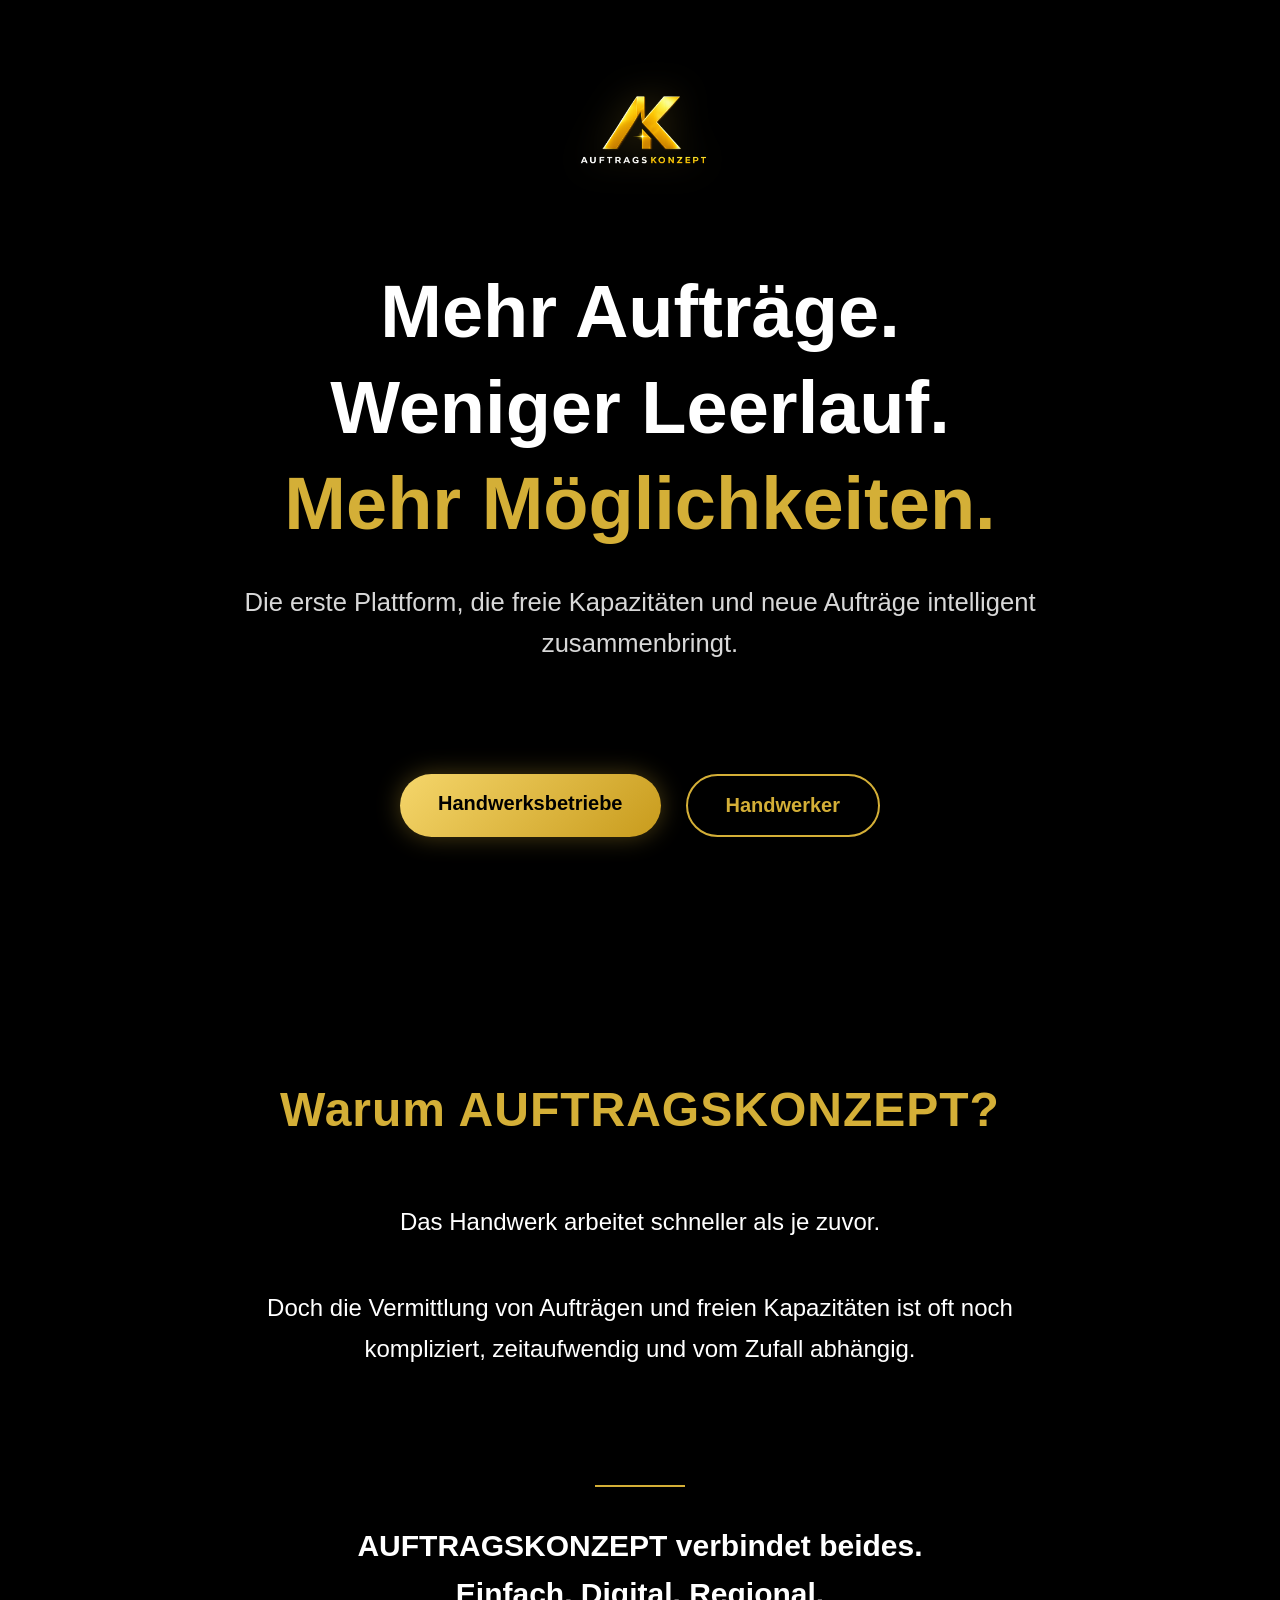
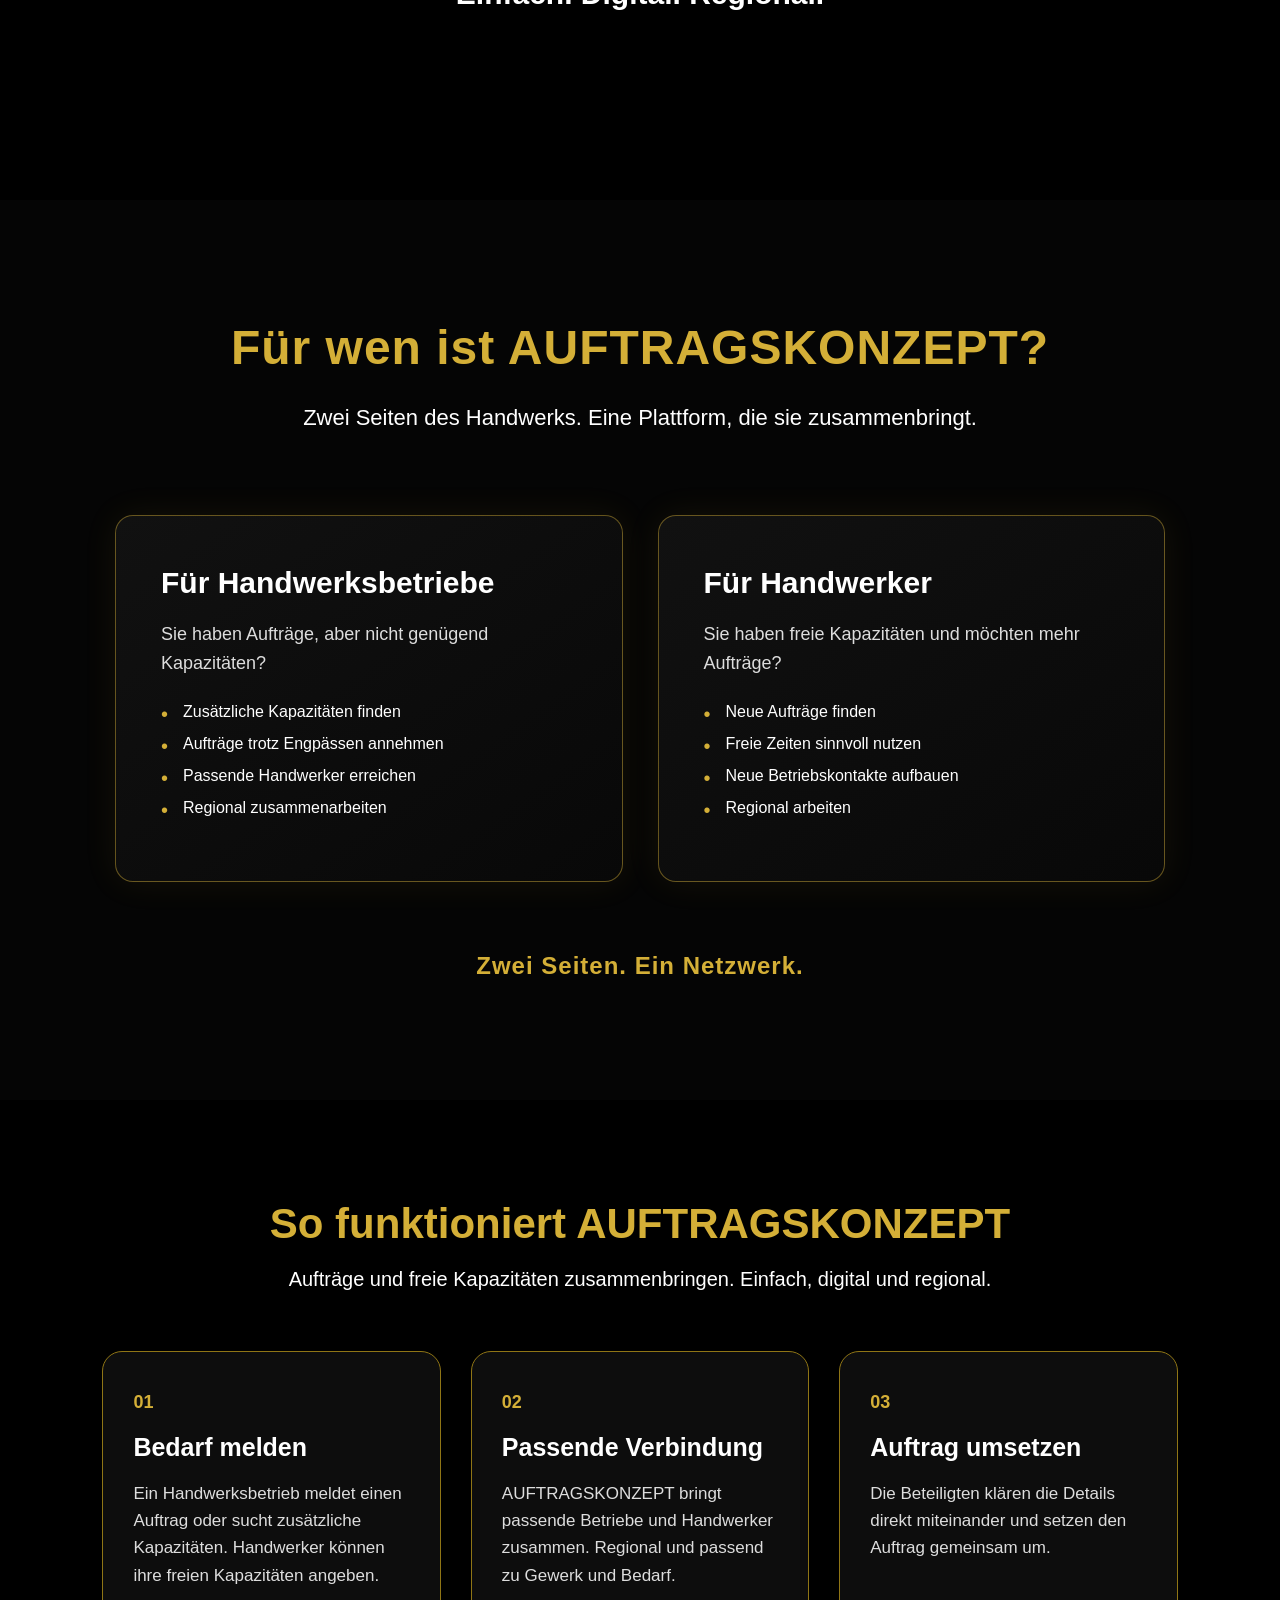
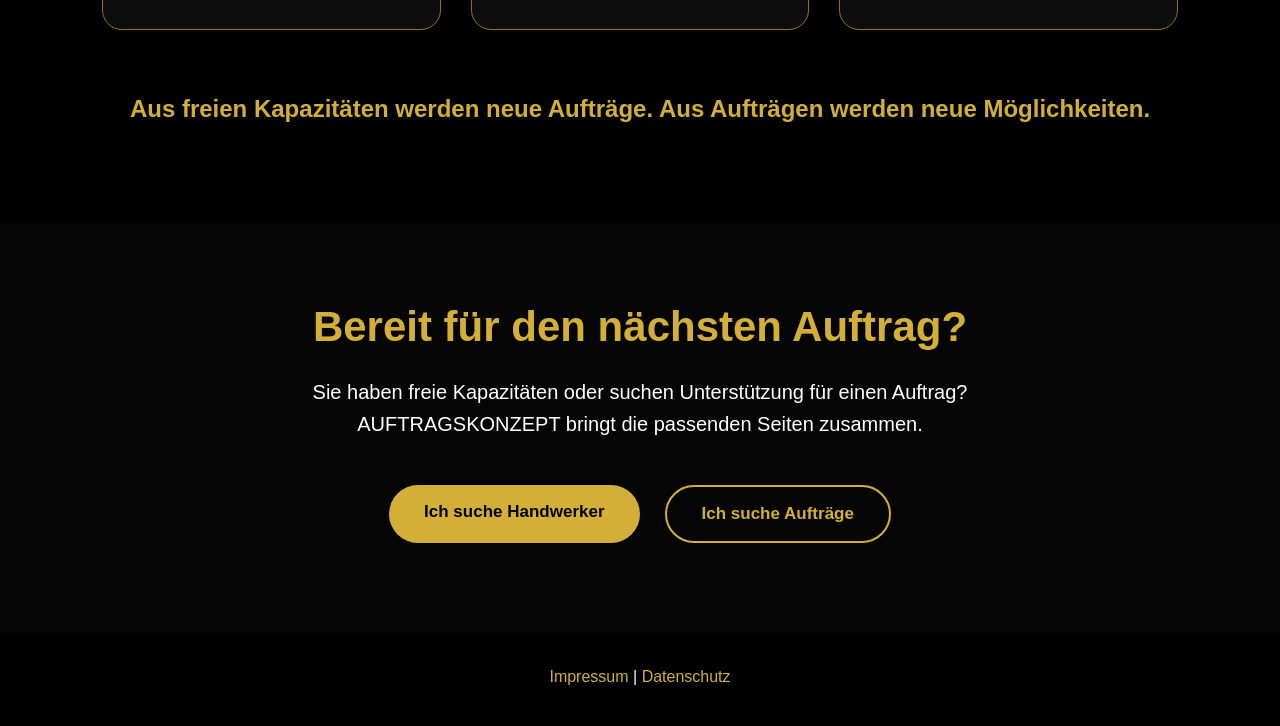
==== commit 8275c27e: "Update index.html" ====
--- a/index.html
+++ b/index.html
@@ -171,7 +171,7 @@
 
     <div class="cta-buttons">
 
-        <a href="#" class="cta-button primary">
+        <a href="handwerksbetriebe.html" class="cta-button primary">
             Ich suche Handwerker
         </a>
 
--- a/style.css
+++ b/style.css
@@ -652,3 +652,186 @@
         line-height: 1.5;
     }
 }
+/* =========================
+   FINAL CTA
+   ========================= */
+
+.final-cta {
+    text-align: center;
+    padding: 80px 20px 90px;
+    background: #050505;
+}
+
+.final-cta h2 {
+    color: #d4af37;
+    font-size: 42px;
+    margin-bottom: 25px;
+}
+
+.final-cta p {
+    color: #ffffff;
+    font-size: 20px;
+    line-height: 1.6;
+    max-width: 800px;
+    margin: 0 auto 45px;
+}
+
+.cta-buttons {
+    display: flex;
+    justify-content: center;
+    gap: 25px;
+    flex-wrap: wrap;
+}
+
+.cta-button {
+    display: inline-block;
+    padding: 17px 35px;
+    border-radius: 40px;
+    text-decoration: none;
+    font-size: 17px;
+    font-weight: 600;
+    transition: all 0.3s ease;
+}
+
+.cta-button.primary {
+    background: #d4af37;
+    color: #000000;
+}
+
+.cta-button.secondary {
+    background: transparent;
+    color: #d4af37;
+    border: 2px solid #d4af37;
+}
+
+.cta-button.primary:hover {
+    background: #f0cf5a;
+    transform: translateY(-2px);
+}
+
+.cta-button.secondary:hover {
+    background: #d4af37;
+    color: #000000;
+    transform: translateY(-2px);
+}
+/* =========================
+   HANDWERKSBETRIEBE SEITE
+   ========================= */
+
+.business-page {
+    max-width: 1100px;
+    margin: 0 auto;
+    padding: 70px 30px 90px;
+    text-align: center;
+}
+
+.business-page h1 {
+    color: #ffffff;
+    font-size: 52px;
+    line-height: 1.15;
+    margin-bottom: 30px;
+}
+
+.business-intro {
+    color: #ffffff;
+    font-size: 21px;
+    line-height: 1.6;
+    max-width: 800px;
+    margin: 0 auto 90px;
+}
+
+.business-problem {
+    padding: 70px 20px;
+    border-top: 1px solid #1a1a1a;
+    border-bottom: 1px solid #1a1a1a;
+}
+
+.business-problem h2,
+.business-benefits h2,
+.business-cta h2 {
+    color: #d4af37;
+    font-size: 36px;
+    margin-bottom: 25px;
+}
+
+.business-problem p {
+    color: #ffffff;
+    font-size: 19px;
+    line-height: 1.7;
+    max-width: 800px;
+    margin: 0 auto 20px;
+}
+
+.business-benefits {
+    padding: 90px 0;
+}
+
+.business-grid {
+    display: grid;
+    grid-template-columns: repeat(3, 1fr);
+    gap: 25px;
+    margin-top: 50px;
+}
+
+.business-card {
+    background: #0b0b0b;
+    border: 1px solid #d4af37;
+    border-radius: 18px;
+    padding: 35px 25px;
+    text-align: left;
+}
+
+.business-card h3 {
+    color: #d4af37;
+    font-size: 23px;
+    margin-bottom: 18px;
+}
+
+.business-card p {
+    color: #ffffff;
+    font-size: 17px;
+    line-height: 1.6;
+}
+
+.business-cta {
+    padding: 80px 20px;
+    border-top: 1px solid #1a1a1a;
+}
+
+.business-cta p {
+    color: #ffffff;
+    font-size: 19px;
+    line-height: 1.6;
+    max-width: 750px;
+    margin: 0 auto 35px;
+}
+
+@media (max-width: 700px) {
+
+    .business-page {
+        padding: 50px 20px 70px;
+    }
+
+    .business-page h1 {
+        font-size: 38px;
+    }
+
+    .business-intro {
+        font-size: 18px;
+        margin-bottom: 60px;
+    }
+
+    .business-problem h2,
+    .business-benefits h2,
+    .business-cta h2 {
+        font-size: 28px;
+    }
+
+    .business-grid {
+        grid-template-columns: 1fr;
+    }
+
+    .business-card {
+        text-align: center;
+    }
+}
